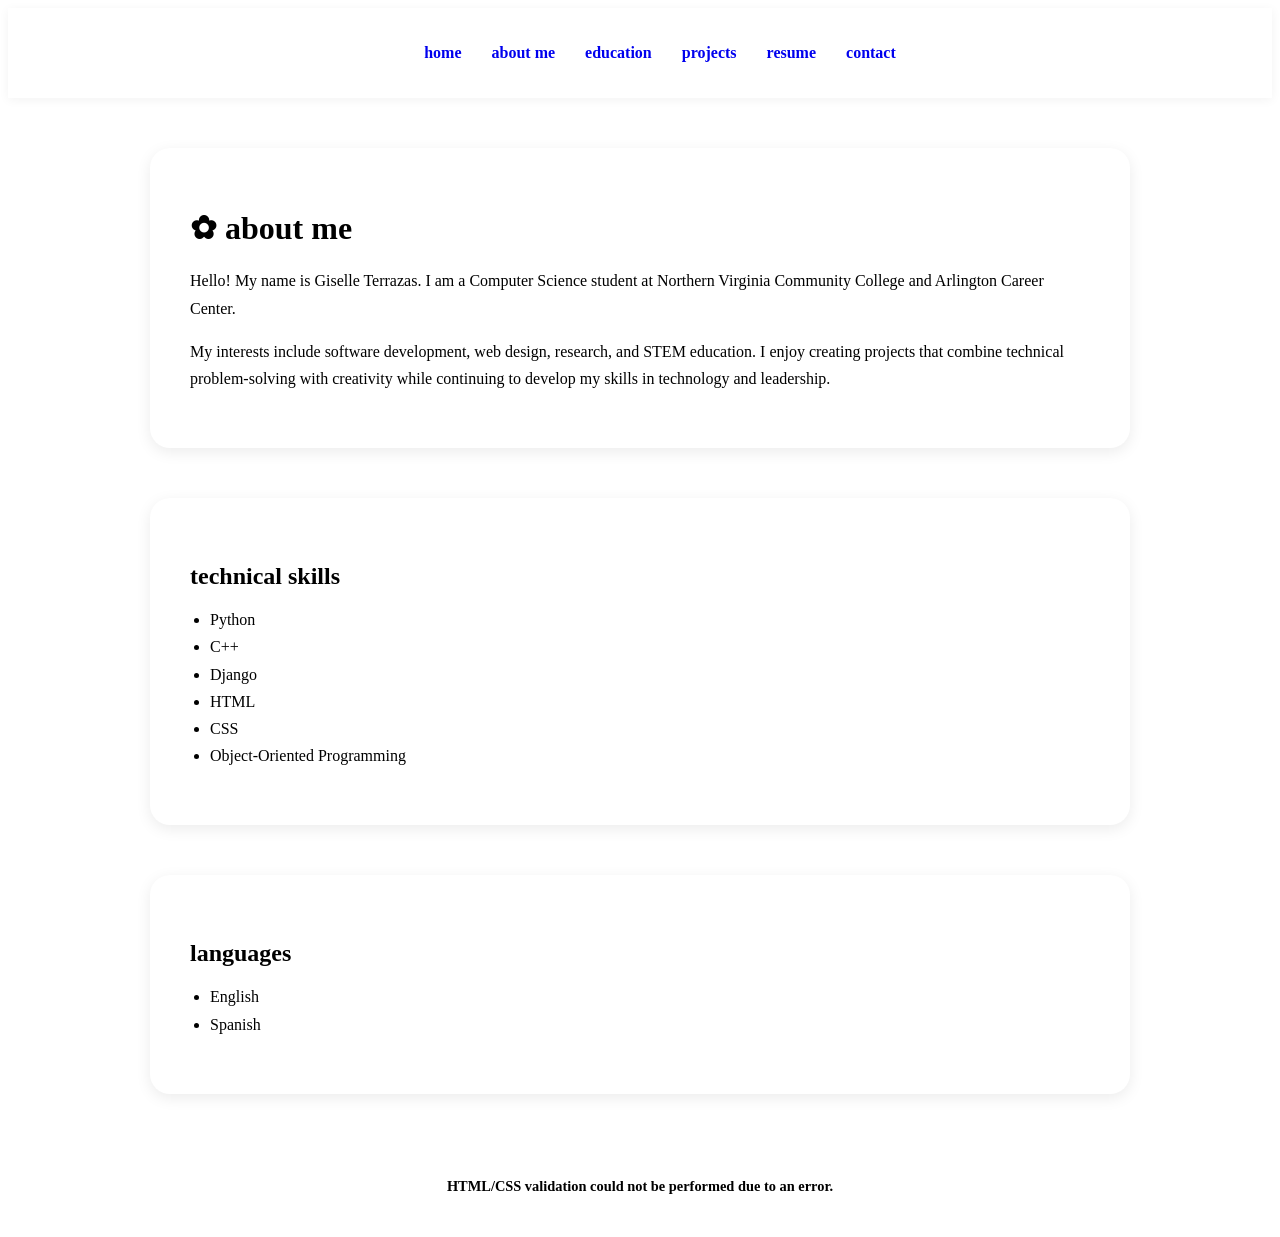
==== aboutme.html @ 64ea8c5b "commit after hours" ====
<!DOCTYPE html>

<html lang="en">

<head>
    <meta charset="utf-8">
    <meta name="viewport" content="width=device-width, initial-scale=1">
    <title>About Me</title>

<link rel="stylesheet" href="style.css">
</head>

<body>

<nav>
    <ul>
        <li><a href="index.html">home</a></li>
        <li><a href="aboutme.html">about me</a></li>
        <li><a href="education.html">education</a></li>
        <li><a href="mywork.html">projects</a></li>
        <li><a href="resume.html">resume</a></li>
        <li><a href="contact.html">contact</a></li>
    </ul>
</nav>

<div class="card">

    <h1>✿ about me</h1>

    <p>
        Hello! My name is Giselle Terrazas. I am a Computer Science student
        at Northern Virginia Community College and Arlington Career Center.
    </p>

    <p>
        My interests include software development, web design, research,
        and STEM education. I enjoy creating projects that combine
        technical problem-solving with creativity while continuing to
        develop my skills in technology and leadership.
    </p>

</div>

<div class="card">

    <h2>technical skills</h2>

    <ul>
        <li>Python</li>
        <li>C++</li>
        <li>Django</li>
        <li>HTML</li>
        <li>CSS</li>
        <li>Object-Oriented Programming</li>
    </ul>

</div>

<div class="card">

    <h2>languages</h2>

    <ul>
        <li>English</li>
        <li>Spanish</li>
    </ul>

</div>


<script src="validator/init.js"></script>
</body>

</html>
---- style.css ----
:root {
 –petal-rouge: #E27396;
 –pink-mist: #EA9AB2;
 –petal-frost: #EFCFE3;
 –beige: #EAF2D7;
 –frosted-blue: #B3DEE2;
 –text-color: #4a4a4a;
 }
{
 margin: 0;
 padding: 0;
 box-sizing: border-box;
 }
body {
 background-color: var(–beige);
 color: var(–text-color);
 font-family: Georgia, serif;
 min-height: 100vh;
 }
nav {
 background-color: white;
 padding: 20px;
 box-shadow: 0 2px 10px rgba(0,0,0,0.05);
 }
nav ul {
 list-style: none;
 display: flex;
 justify-content: center;
 gap: 30px;
 }
nav a {
 text-decoration: none;
 color: var(–petal-rouge);
 font-weight: bold;
 text-transform: lowercase;
 }
nav a:hover {
 color: var(–frosted-blue);
 }
.hero {
 max-width: 900px;
 margin: 100px auto;
 text-align: center;
 padding: 40px;
 }
.hero h1 {
 font-size: 4rem;
 color: var(–petal-rouge);
 margin-bottom: 20px;
 }
.hero h2 {
 font-size: 1.4rem;
 margin-bottom: 25px;
 font-weight: normal;
 }
.hero p {
 font-size: 1.1rem;
 line-height: 1.7;
 margin-bottom: 40px;
 }
.button-container {
 display: flex;
 justify-content: center;
 gap: 20px;
 flex-wrap: wrap;
 }
.button {
 background-color: var(–petal-rouge);
 color: white;
 padding: 12px 24px;
 border-radius: 999px;
 text-decoration: none;
 transition: 0.3s;
 }
.button:hover {
 transform: translateY(-2px);
 }
.card {
 max-width: 900px;
 margin: 50px auto;
 background: white;
 padding: 40px;
 border-radius: 20px;
 box-shadow: 0 4px 15px rgba(0,0,0,0.08);
 }
.card h1 {
 color: var(–petal-rouge);
 margin-bottom: 20px;
 }
.card h2 {
 color: var(–petal-rouge);
 margin-top: 25px;
 margin-bottom: 10px;
 }
.card p,
 .card li {
 line-height: 1.7;
 }
.card ul {
 padding-left: 20px;
 }
footer {
 text-align: center;
 padding: 20px;
 margin-top: 50px;
 }
footer p {
 font-size: 0.9rem;
 }
.project-link {
 display: inline-block;
 margin-top: 15px;
 color: var(–petal-rouge);
 font-weight: bold;
 }
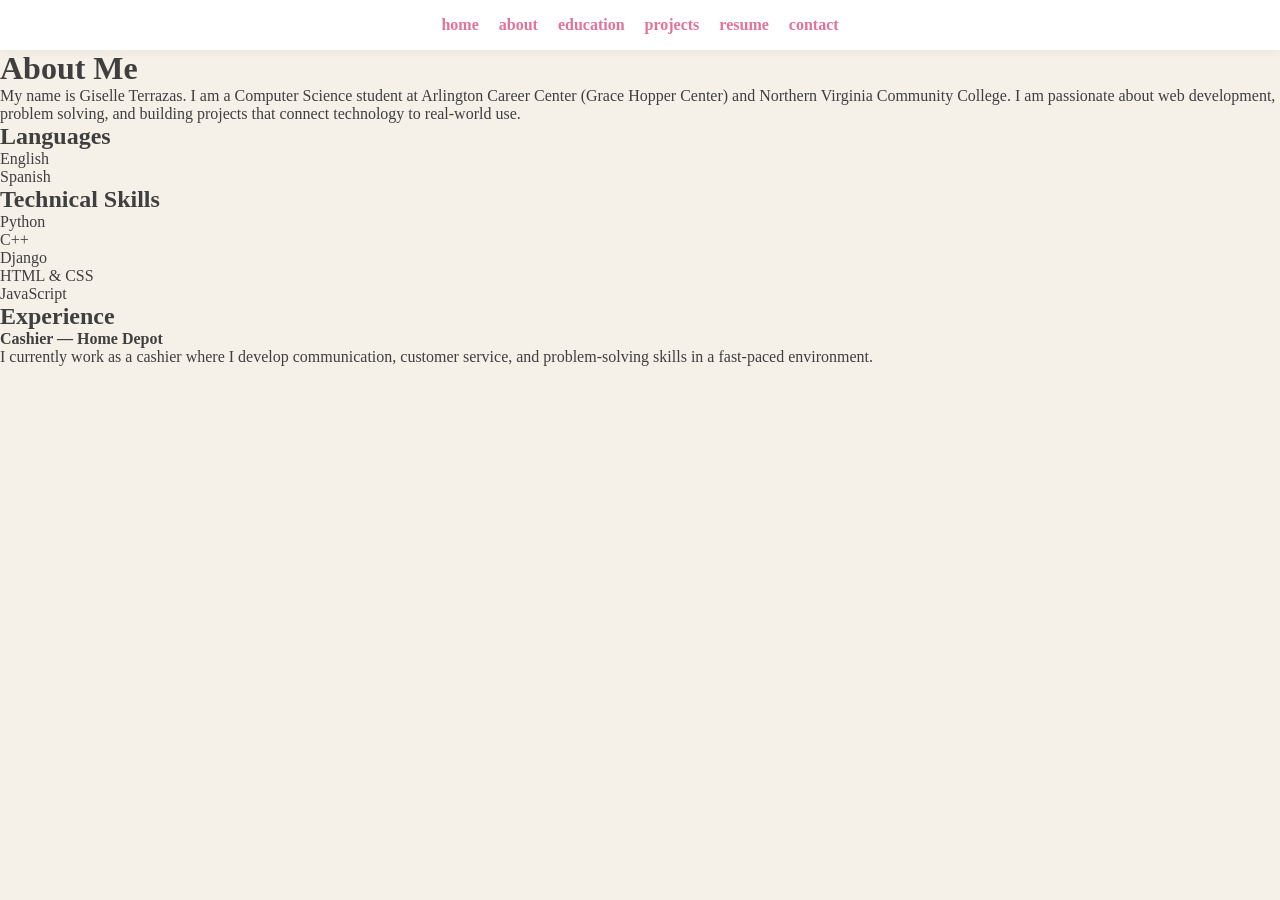
==== commit 2f3d426a: "fix" ====
--- a/aboutme.html
+++ b/aboutme.html
@@ -1,5 +1,4 @@
 <!DOCTYPE html>
-
 <html lang="en">
 
 <head>
@@ -7,7 +6,7 @@
     <meta name="viewport" content="width=device-width, initial-scale=1">
     <title>About Me</title>
 
-<link rel="stylesheet" href="style.css">
+    <link rel="stylesheet" href="style.css">
 </head>
 
 <body>
@@ -15,7 +14,7 @@
 <nav>
     <ul>
         <li><a href="index.html">home</a></li>
-        <li><a href="aboutme.html">about me</a></li>
+        <li><a href="aboutme.html">about</a></li>
         <li><a href="education.html">education</a></li>
         <li><a href="mywork.html">projects</a></li>
         <li><a href="resume.html">resume</a></li>
@@ -23,53 +22,55 @@
     </ul>
 </nav>
 
-<div class="card">
+<main class="card">
 
-    <h1>✿ about me</h1>
+    <h1>About Me</h1>
 
     <p>
-        Hello! My name is Giselle Terrazas. I am a Computer Science student
-        at Northern Virginia Community College and Arlington Career Center.
+        My name is Giselle Terrazas. I am a Computer Science student at
+        Arlington Career Center (Grace Hopper Center) and Northern Virginia
+        Community College. I am passionate about web development, problem solving,
+        and building projects that connect technology to real-world use.
     </p>
 
-    <p>
-        My interests include software development, web design, research,
-        and STEM education. I enjoy creating projects that combine
-        technical problem-solving with creativity while continuing to
-        develop my skills in technology and leadership.
-    </p>
+</main>
 
-</div>
+<section class="card">
 
-<div class="card">
-
-    <h2>technical skills</h2>
-
-    <ul>
-        <li>Python</li>
-        <li>C++</li>
-        <li>Django</li>
-        <li>HTML</li>
-        <li>CSS</li>
-        <li>Object-Oriented Programming</li>
-    </ul>
-
-</div>
-
-<div class="card">
-
-    <h2>languages</h2>
-
+    <h2>Languages</h2>
     <ul>
         <li>English</li>
         <li>Spanish</li>
     </ul>
 
-</div>
+</section>
+
+<section class="card">
+
+    <h2>Technical Skills</h2>
+    <ul>
+        <li>Python</li>
+        <li>C++</li>
+        <li>Django</li>
+        <li>HTML & CSS</li>
+        <li>JavaScript</li>
+    </ul>
+
+</section>
+
+<section class="card">
+
+    <h2>Experience</h2>
+
+    <p>
+        <strong>Cashier — Home Depot</strong><br>
+        I currently work as a cashier where I develop communication,
+        customer service, and problem-solving skills in a fast-paced environment.
+    </p>
+
+</section>
 
 
-<script src="validator/init.js"></script>
 </body>
-
 </html>
 
--- a/style.css
+++ b/style.css
@@ -1,117 +1,80 @@
-:root {
- –petal-rouge: #E27396;
- –pink-mist: #EA9AB2;
- –petal-frost: #EFCFE3;
- –beige: #EAF2D7;
- –frosted-blue: #B3DEE2;
- –text-color: #4a4a4a;
- }
-{
- margin: 0;
- padding: 0;
- box-sizing: border-box;
- }
+* {
+    margin: 0;
+    padding: 0;
+    box-sizing: border-box;
+}
+
 body {
- background-color: var(–beige);
- color: var(–text-color);
- font-family: Georgia, serif;
- min-height: 100vh;
- }
+    font-family: Georgia, serif;
+    background-color: #F6F1E8;
+    color: #3F3F3F;
+}
+
+/* NAV */
 nav {
- background-color: white;
- padding: 20px;
- box-shadow: 0 2px 10px rgba(0,0,0,0.05);
- }
+    background: white;
+    padding: 16px;
+    text-align: center;
+    box-shadow: 0 2px 10px rgba(0,0,0,0.05);
+}
+
 nav ul {
- list-style: none;
- display: flex;
- justify-content: center;
- gap: 30px;
- }
+    list-style: none;
+    display: flex;
+    justify-content: center;
+    gap: 20px;
+}
+
 nav a {
- text-decoration: none;
- color: var(–petal-rouge);
- font-weight: bold;
- text-transform: lowercase;
- }
+    text-decoration: none;
+    color: #E27396;
+    font-weight: bold;
+}
+
 nav a:hover {
- color: var(–frosted-blue);
- }
+    color: #B3CBB9;
+}
+
+/* HERO */
 .hero {
- max-width: 900px;
- margin: 100px auto;
- text-align: center;
- padding: 40px;
- }
+    max-width: 800px;
+    margin: 120px auto;
+    text-align: center;
+}
+
 .hero h1 {
- font-size: 4rem;
- color: var(–petal-rouge);
- margin-bottom: 20px;
- }
-.hero h2 {
- font-size: 1.4rem;
- margin-bottom: 25px;
- font-weight: normal;
- }
-.hero p {
- font-size: 1.1rem;
- line-height: 1.7;
- margin-bottom: 40px;
- }
+    font-size: 3rem;
+    color: #E27396;
+    margin-bottom: 20px;
+}
+
+/* BUTTONS */
+.button {
+    background: #E27396;
+    color: white;
+    padding: 12px 18px;
+    border-radius: 999px;
+    text-decoration: none;
+    display: inline-block;
+    margin: 10px;
+    transition: 0.3s;
+    border: none;
+    cursor: pointer;
+}
+
+.button:hover {
+    background: #EA9AB2;
+    transform: translateY(-2px);
+}
+
 .button-container {
- display: flex;
- justify-content: center;
- gap: 20px;
- flex-wrap: wrap;
- }
-.button {
- background-color: var(–petal-rouge);
- color: white;
- padding: 12px 24px;
- border-radius: 999px;
- text-decoration: none;
- transition: 0.3s;
- }
-.button:hover {
- transform: translateY(-2px);
- }
-.card {
- max-width: 900px;
- margin: 50px auto;
- background: white;
- padding: 40px;
- border-radius: 20px;
- box-shadow: 0 4px 15px rgba(0,0,0,0.08);
- }
-.card h1 {
- color: var(–petal-rouge);
- margin-bottom: 20px;
- }
-.card h2 {
- color: var(–petal-rouge);
- margin-top: 25px;
- margin-bottom: 10px;
- }
-.card p,
- .card li {
- line-height: 1.7;
- }
-.card ul {
- padding-left: 20px;
- }
-footer {
- text-align: center;
- padding: 20px;
- margin-top: 50px;
- }
-footer p {
- font-size: 0.9rem;
- }
-.project-link {
- display: inline-block;
- margin-top: 15px;
- color: var(–petal-rouge);
- font-weight: bold;
- }
+    margin-top: 20px;
+}
 
+/* identity text */
+#identityText {
+    margin: 15px 0;
+    font-size: 1.2rem;
+    color: #6B6B6B;
+}
 
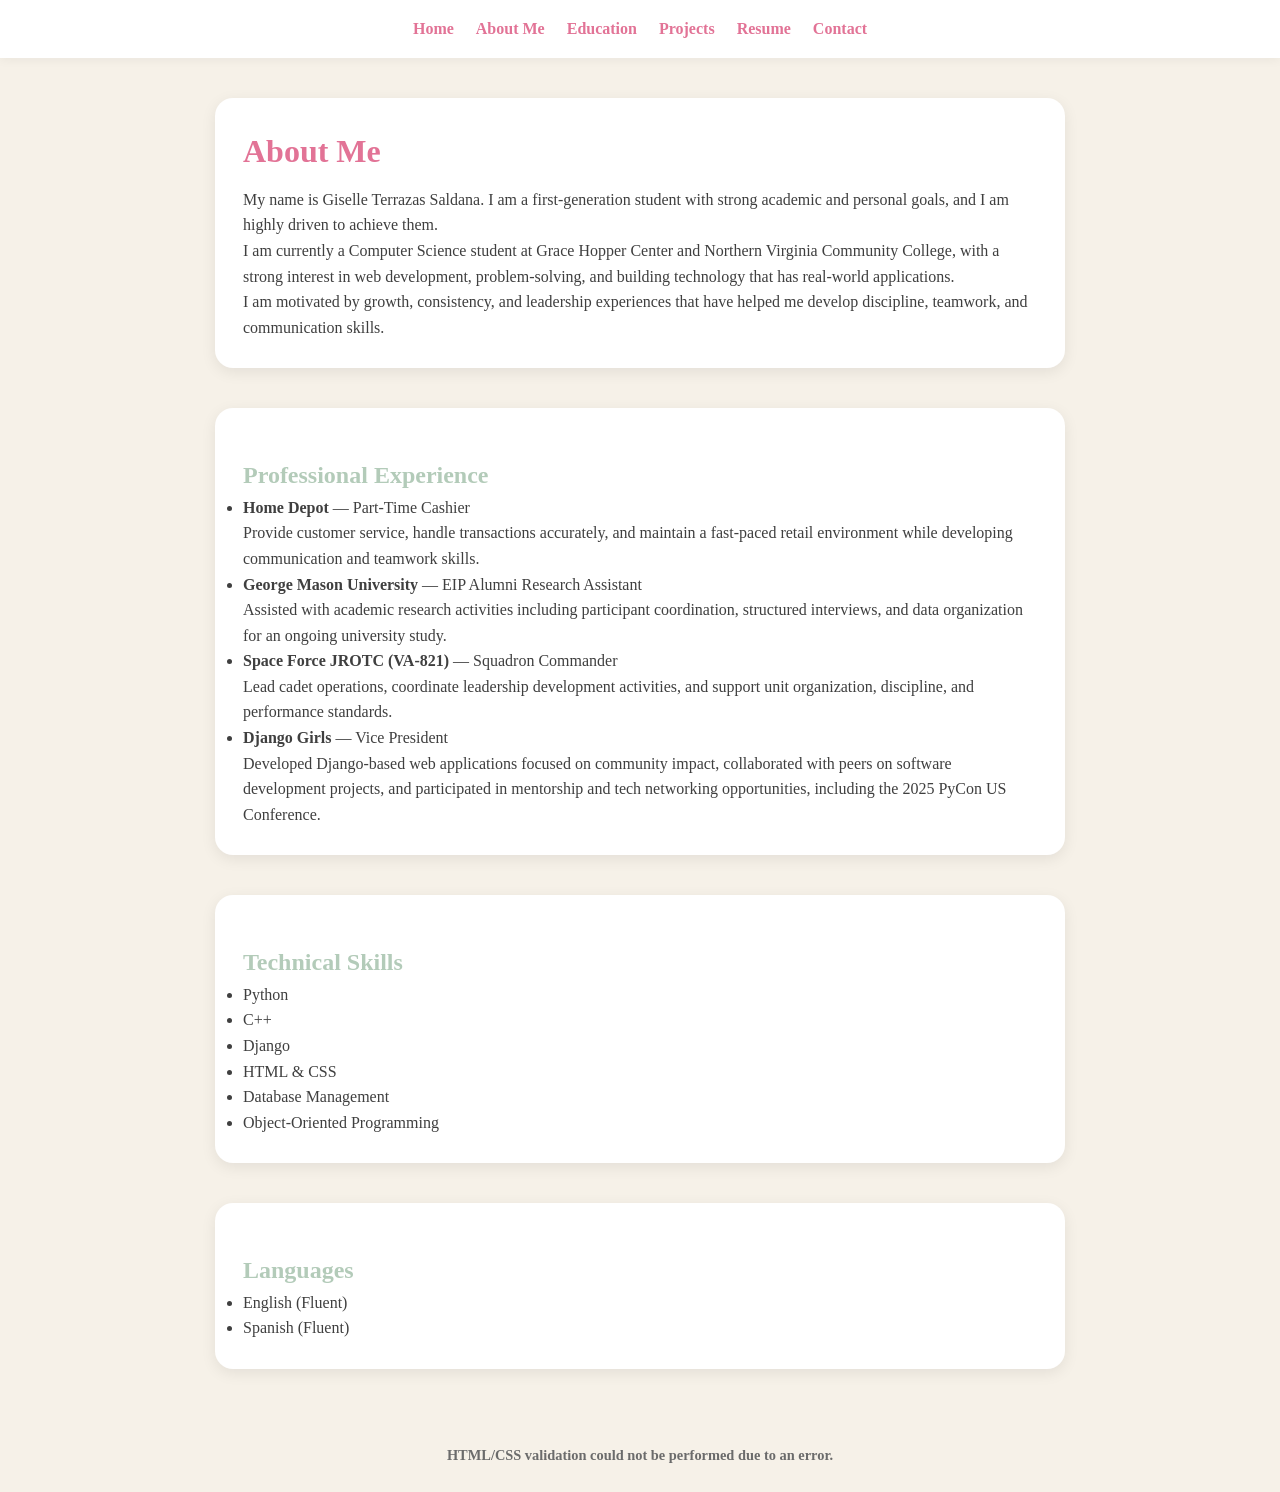
==== commit 95975193: "more fixing" ====
--- a/aboutme.html
+++ b/aboutme.html
@@ -2,74 +2,101 @@
 <html lang="en">
 
 <head>
-    <meta charset="utf-8">
-    <meta name="viewport" content="width=device-width, initial-scale=1">
-    <title>About Me</title>
-
-    <link rel="stylesheet" href="style.css">
+  <meta charset="utf-8">
+  <meta name="viewport" content="width=device-width, initial-scale=1">
+  <title>About Me</title>
+  <link rel="stylesheet" href="style.css">
 </head>
 
 <body>
 
 <nav>
-    <ul>
-        <li><a href="index.html">home</a></li>
-        <li><a href="aboutme.html">about</a></li>
-        <li><a href="education.html">education</a></li>
-        <li><a href="mywork.html">projects</a></li>
-        <li><a href="resume.html">resume</a></li>
-        <li><a href="contact.html">contact</a></li>
-    </ul>
+  <ul>
+    <li><a href="index.html">home</a></li>
+    <li><a href="aboutme.html">about me</a></li>
+    <li><a href="education.html">education</a></li>
+    <li><a href="mywork.html">projects</a></li>
+    <li><a href="resume.html">resume</a></li>
+    <li><a href="contact.html">contact</a></li>
+  </ul>
 </nav>
 
-<main class="card">
+<div class="card">
+  <h1>About Me</h1>
+  <p>
+    My name is Giselle Terrazas Saldana. I am a first-generation student
+    with strong academic and personal goals, and I am highly driven to achieve them.
+  </p>
+  <p>
+    I am currently a Computer Science student at Grace Hopper Center and
+    Northern Virginia Community College, with a strong interest in web development,
+    problem-solving, and building technology that has real-world applications.
+  </p>
+  <p>
+    I am motivated by growth, consistency, and leadership experiences that have
+    helped me develop discipline, teamwork, and communication skills.
+  </p>
+</div>
+<div class="card">
 
-    <h1>About Me</h1>
 
-    <p>
-        My name is Giselle Terrazas. I am a Computer Science student at
-        Arlington Career Center (Grace Hopper Center) and Northern Virginia
-        Community College. I am passionate about web development, problem solving,
-        and building projects that connect technology to real-world use.
-    </p>
+  <h2>Professional Experience</h2>
 
-</main>
+  <ul>
+    <li>
+      <strong>Home Depot</strong> — Part-Time Cashier  
+      <br>
+      Provide customer service, handle transactions accurately, and maintain a fast-paced retail environment while developing communication and teamwork skills.
+    </li>
 
-<section class="card">
+    <li>
+      <strong>George Mason University</strong> — EIP Alumni Research Assistant  
+      <br>
+      Assisted with academic research activities including participant coordination, structured interviews, and data organization for an ongoing university study.
+    </li>
 
-    <h2>Languages</h2>
-    <ul>
-        <li>English</li>
-        <li>Spanish</li>
-    </ul>
+    <li>
+      <strong>Space Force JROTC (VA-821)</strong> — Squadron Commander 
+      <br>
+      Lead cadet operations, coordinate leadership development activities, and support unit organization, discipline, and performance standards.
+    </li>
 
-</section>
+    <li>
+      <strong>Django Girls</strong> — Vice President
+      <br>
+      Developed Django-based web applications focused on community impact, collaborated with peers on software development projects, and participated in mentorship and tech networking opportunities, including the 2025 PyCon US Conference.
+    </li>
+  </ul>
 
-<section class="card">
+</div>
 
-    <h2>Technical Skills</h2>
-    <ul>
-        <li>Python</li>
-        <li>C++</li>
-        <li>Django</li>
-        <li>HTML & CSS</li>
-        <li>JavaScript</li>
-    </ul>
+<div class="card">
 
-</section>
+  <h2>Technical Skills</h2>
 
-<section class="card">
+  <ul>
+    <li>Python</li>
+    <li>C++</li>
+    <li>Django</li>
+    <li>HTML & CSS</li>
+    <li>Database Management</li>
+    <li>Object-Oriented Programming</li>
+  </ul>
 
-    <h2>Experience</h2>
+</div>
 
-    <p>
-        <strong>Cashier — Home Depot</strong><br>
-        I currently work as a cashier where I develop communication,
-        customer service, and problem-solving skills in a fast-paced environment.
-    </p>
+<div class="card">
 
-</section>
+  <h2>Languages</h2>
 
+  <ul>
+    <li>English (Fluent)</li>
+    <li>Spanish (Fluent)</li>
+  </ul>
+
+</div>
+
+<script src="validator/init.js"></script>
 
 </body>
 </html>
--- a/style.css
+++ b/style.css
@@ -8,9 +8,10 @@
     font-family: Georgia, serif;
     background-color: #F6F1E8;
     color: #3F3F3F;
+    line-height: 1.6;
 }
 
-/* NAV */
+/* NAVIGATION */
 nav {
     background: white;
     padding: 16px;
@@ -22,59 +23,134 @@
     list-style: none;
     display: flex;
     justify-content: center;
-    gap: 20px;
+    gap: 22px;
+    flex-wrap: wrap;
 }
 
 nav a {
     text-decoration: none;
     color: #E27396;
     font-weight: bold;
+    text-transform: capitalize;
+    font-size: 1rem;
 }
 
 nav a:hover {
     color: #B3CBB9;
 }
 
-/* HERO */
-.hero {
-    max-width: 800px;
-    margin: 120px auto;
-    text-align: center;
+/* HEADINGS */
+h1 {
+    color: #E27396;
+    margin-bottom: 10px;
 }
 
-.hero h1 {
-    font-size: 3rem;
-    color: #E27396;
-    margin-bottom: 20px;
+h2 {
+    color: #B3CBB9;
+    margin-top: 20px;
 }
 
-/* BUTTONS */
-.button {
+/* CARD SYSTEM */
+.card {
+    max-width: 850px;
+    margin: 40px auto;
+    background: white;
+    padding: 28px;
+    border-radius: 18px;
+    box-shadow: 0 4px 15px rgba(0,0,0,0.08);
+}
+
+/* BUTTON SYSTEM (IMPORTANT FIX) */
+.button,
+.project-link {
+    display: inline-block;
     background: #E27396;
     color: white;
     padding: 12px 18px;
     border-radius: 999px;
     text-decoration: none;
-    display: inline-block;
-    margin: 10px;
+    margin-top: 10px;
     transition: 0.3s;
+    font-weight: bold;
     border: none;
     cursor: pointer;
 }
 
-.button:hover {
+.button:hover,
+.project-link:hover {
     background: #EA9AB2;
     transform: translateY(-2px);
 }
 
-.button-container {
-    margin-top: 20px;
+/* SPECIAL HERO BUTTON */
+.hero {
+    max-width: 900px;
+    margin: 120px auto;
+    text-align: center;
+    padding: 20px;
 }
 
-/* identity text */
-#identityText {
-    margin: 15px 0;
-    font-size: 1.2rem;
+/* BIG NAME — this is your main identity */
+.name {
+    font-size: 4.5rem;
+    font-weight: 800;
+    color: #E27396;
+    margin-bottom: 10px;
+    letter-spacing: 1px;
+}
+
+/* “Hi I’m” line */
+.intro-line {
+    font-size: 1.3rem;
+    color: #6b6b6b;
+    margin-bottom: 10px;
+}
+
+/* TYPEWRITER — important but NOT bigger than name */
+.typewriter {
+    font-size: 1.8rem;
+    font-weight: 600;
+    color: #3f3f3f;
+    margin-bottom: 25px;
+}
+
+/* DESCRIPTION PARAGRAPH — make it feel intentional */
+.hero-description {
+    font-size: 1.1rem;
+    line-height: 1.8;
+    color: #4a4a4a;
+    max-width: 650px;
+    margin: 0 auto 35px auto;
+}
+
+/* BUTTONS */
+.button-container {
+    display: flex;
+    justify-content: center;
+    gap: 15px;
+    flex-wrap: wrap;
+}
+#identityBtn {
+    font-size: 1.1rem;
+    padding: 14px 22px;
+}
+
+/* RESUME FIX */
+iframe {
+    width: 100%;
+    max-width: 750px;
+    height: 600px;
+    display: block;
+    margin: 20px auto;
+    border-radius: 12px;
+}
+
+/* FOOTER */
+footer {
+    text-align: center;
+    padding: 25px;
+    margin-top: 50px;
+    font-size: 0.9rem;
     color: #6B6B6B;
 }
 
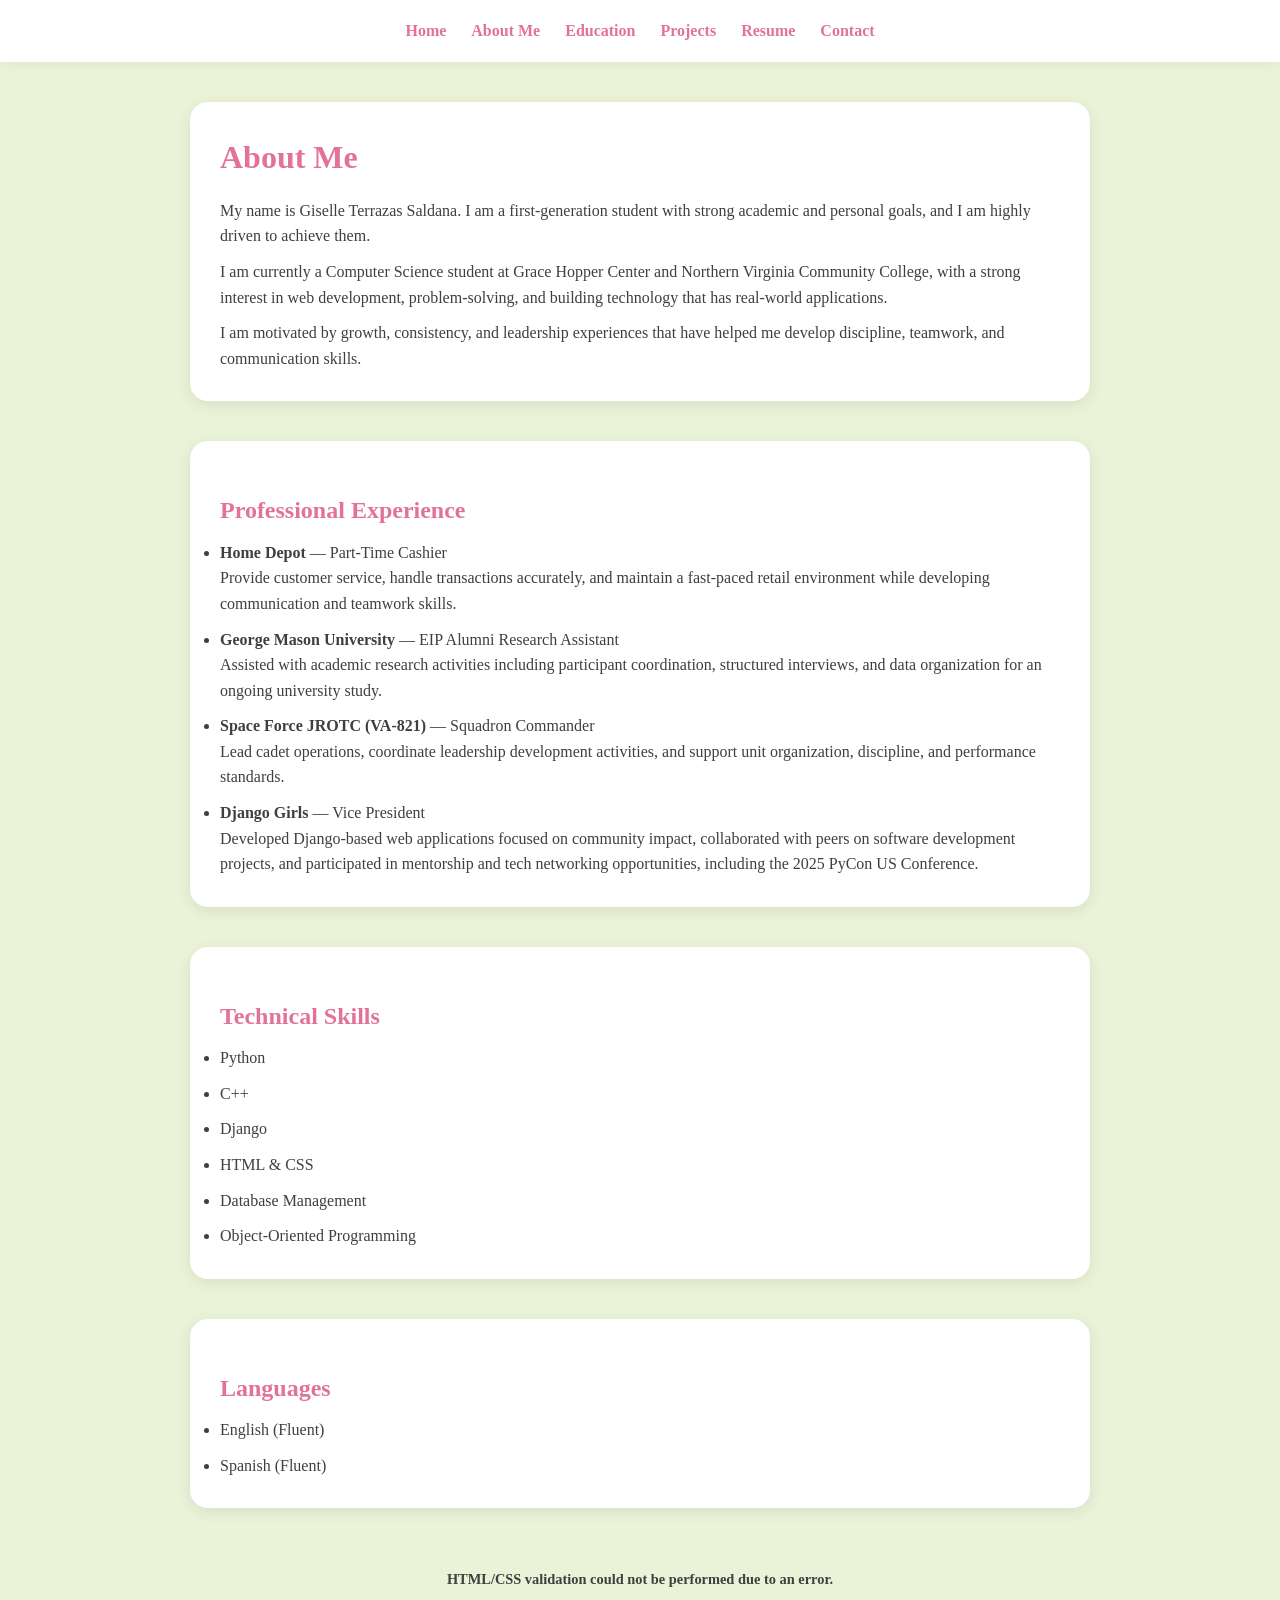
==== commit 5c586f2d: "favicon" ====
--- a/aboutme.html
+++ b/aboutme.html
@@ -5,6 +5,7 @@
   <meta charset="utf-8">
   <meta name="viewport" content="width=device-width, initial-scale=1">
   <title>About Me</title>
+  <link rel="icon" type="icon" href="images/favicon.ico">
   <link rel="stylesheet" href="style.css">
 </head>
 
--- a/style.css
+++ b/style.css
@@ -6,15 +6,15 @@
 
 body {
     font-family: Georgia, serif;
-    background-color: #F6F1E8;
-    color: #3F3F3F;
+    background-color: #EAF2D7;
+    color: #3f3f3f;
     line-height: 1.6;
 }
 
-/* NAVIGATION */
+/* NAV */
 nav {
     background: white;
-    padding: 16px;
+    padding: 18px;
     text-align: center;
     box-shadow: 0 2px 10px rgba(0,0,0,0.05);
 }
@@ -23,7 +23,7 @@
     list-style: none;
     display: flex;
     justify-content: center;
-    gap: 22px;
+    gap: 25px;
     flex-wrap: wrap;
 }
 
@@ -32,95 +32,120 @@
     color: #E27396;
     font-weight: bold;
     text-transform: capitalize;
-    font-size: 1rem;
 }
 
 nav a:hover {
-    color: #B3CBB9;
-}
-
-/* HEADINGS */
-h1 {
-    color: #E27396;
-    margin-bottom: 10px;
-}
-
-h2 {
-    color: #B3CBB9;
-    margin-top: 20px;
-}
-
-/* CARD SYSTEM */
-.card {
-    max-width: 850px;
-    margin: 40px auto;
-    background: white;
-    padding: 28px;
-    border-radius: 18px;
-    box-shadow: 0 4px 15px rgba(0,0,0,0.08);
-}
-
-/* BUTTON SYSTEM (IMPORTANT FIX) */
-.button,
-.project-link {
-    display: inline-block;
-    background: #E27396;
-    color: white;
-    padding: 12px 18px;
-    border-radius: 999px;
-    text-decoration: none;
-    margin-top: 10px;
-    transition: 0.3s;
-    font-weight: bold;
-    border: none;
-    cursor: pointer;
-}
-
-.button:hover,
-.project-link:hover {
-    background: #EA9AB2;
-    transform: translateY(-2px);
-}
-
-/* SPECIAL HERO BUTTON */
+    color: #EFCFE3;
+}
+
+/* hero */
+
 .hero {
-    max-width: 900px;
-    margin: 120px auto;
+  margin: 10px auto 0 auto;
+  padding: 20px;
+}
+
+/* FLEX CONTAINER */
+.hero-container {
+  display: flex;
+  align-items: center;
+  justify-content: space-between;
+
+  gap: 60px;
+  max-width: 1100px;
+  margin: 90px auto;
+  padding: 20px 40px;
+}
+
+/* LEFT TEXT SIDE */
+.hero-text {
+  flex: 1.3;
+  text-align: left;
+  max-width: 520px;
+}
+
+/* RIGHT IMAGE SIDE */
+.hero-image {
+  flex: 0.8;
+  display: flex;
+  justify-content: flex-end;
+}
+
+/* IMAGE STYLING */
+.hero-image img {
+  width: 350px;
+  height: 350px;
+  object-fit: cover;
+
+  border-radius: 20px;
+  border: 4px solid #E27396;
+
+  box-shadow: 0 10px 25px rgba(0,0,0,0.12);
+
+  transition: transform 0.3s ease;
+}
+
+.hero-image img:hover {
+  transform: scale(1.03);
+}
+
+/* MOBILE RESPONSIVE */
+@media (max-width: 768px) {
+  .hero-container {
+    flex-direction: column;
     text-align: center;
     padding: 20px;
-}
-
-/* BIG NAME — this is your main identity */
+  }
+
+  .hero-text {
+    text-align: center;
+    max-width: 100%;
+  }
+
+  .hero-image {
+    justify-content: center;
+  }
+}
+
+/* NAME */
 .name {
-    font-size: 4.5rem;
-    font-weight: 800;
-    color: #E27396;
-    margin-bottom: 10px;
-    letter-spacing: 1px;
-}
-
-/* “Hi I’m” line */
+    font-size: 3.2rem;
+    color: #E27396;
+    margin-bottom: 8px;
+}
+
+/* INTRO LINE */
 .intro-line {
-    font-size: 1.3rem;
-    color: #6b6b6b;
-    margin-bottom: 10px;
-}
-
-/* TYPEWRITER — important but NOT bigger than name */
+    font-size: 3.2rem;
+    color: #8FAF9A;
+    margin-bottom: 8px;
+}
+
+/* TYPEWRITER */
 .typewriter {
-    font-size: 1.8rem;
+    font-size: 2.7rem;
+    color: #8FAF9A;
     font-weight: 600;
-    color: #3f3f3f;
-    margin-bottom: 25px;
-}
-
-/* DESCRIPTION PARAGRAPH — make it feel intentional */
+    min-height: 40px;
+    margin-bottom: 18px;
+}
+
+.cursor {
+    color: #8FAF9A;
+    font-weight: bold;
+    animation: blink 0.8s infinite;
+}
+
+@keyframes blink {
+    50% { opacity: 0; }
+}
+
+/* DESCRIPTION */
 .hero-description {
-    font-size: 1.1rem;
-    line-height: 1.8;
-    color: #4a4a4a;
+    font-size: 1.05rem;
     max-width: 650px;
-    margin: 0 auto 35px auto;
+    margin: 0 auto 30px;
+    color: #444;
 }
 
 /* BUTTONS */
@@ -130,27 +155,76 @@
     gap: 15px;
     flex-wrap: wrap;
 }
-#identityBtn {
-    font-size: 1.1rem;
-    padding: 14px 22px;
-}
-
-/* RESUME FIX */
-iframe {
-    width: 100%;
-    max-width: 750px;
-    height: 600px;
-    display: block;
-    margin: 20px auto;
-    border-radius: 12px;
+
+.button {
+    background: #E27396;
+    color: white;
+    padding: 12px 26px;
+    border-radius: 999px;
+    text-decoration: none;
+    font-weight: bold;
+    transition: 0.25s ease;
+    box-shadow: 0 4px 10px rgba(0,0,0,0.08);
+}
+
+.button:hover {
+    background: #EA9AB2;
+    transform: translateY(-2px);
+}
+
+/* CARDS (OTHER PAGES) */
+.card {
+    max-width: 900px;
+    margin: 40px auto;
+    background: white;
+    padding: 30px;
+    border-radius: 18px;
+    box-shadow: 0 4px 15px rgba(0,0,0,0.08);
+}
+
+.card h1 {
+    color: #E27396;
+    margin-bottom: 15px;
+}
+
+.card h2 {
+    margin-top: 20px;
+    color: #E27396;
+}
+
+.card p, .card li {
+    margin-top: 10px;
+}
+
+/* LINKS */
+.project-link {
+    display: inline-block;
+    margin-top: 10px;
+    color: #7FAE9A;
+    font-weight: bold;
+    text-decoration: none;
+}
+
+.project-link:hover {
+    color: #E27396;
 }
 
 /* FOOTER */
 footer {
     text-align: center;
-    padding: 25px;
-    margin-top: 50px;
+    padding: 20px;
+    margin-top: 40px;
     font-size: 0.9rem;
-    color: #6B6B6B;
-}
-
+}
+
+/* MOBILE */
+@media (max-width: 600px) {
+    .name {
+        font-size: 2.4rem;
+    }
+
+    .typewriter {
+        font-size: 1.3rem;
+    }
+}
+
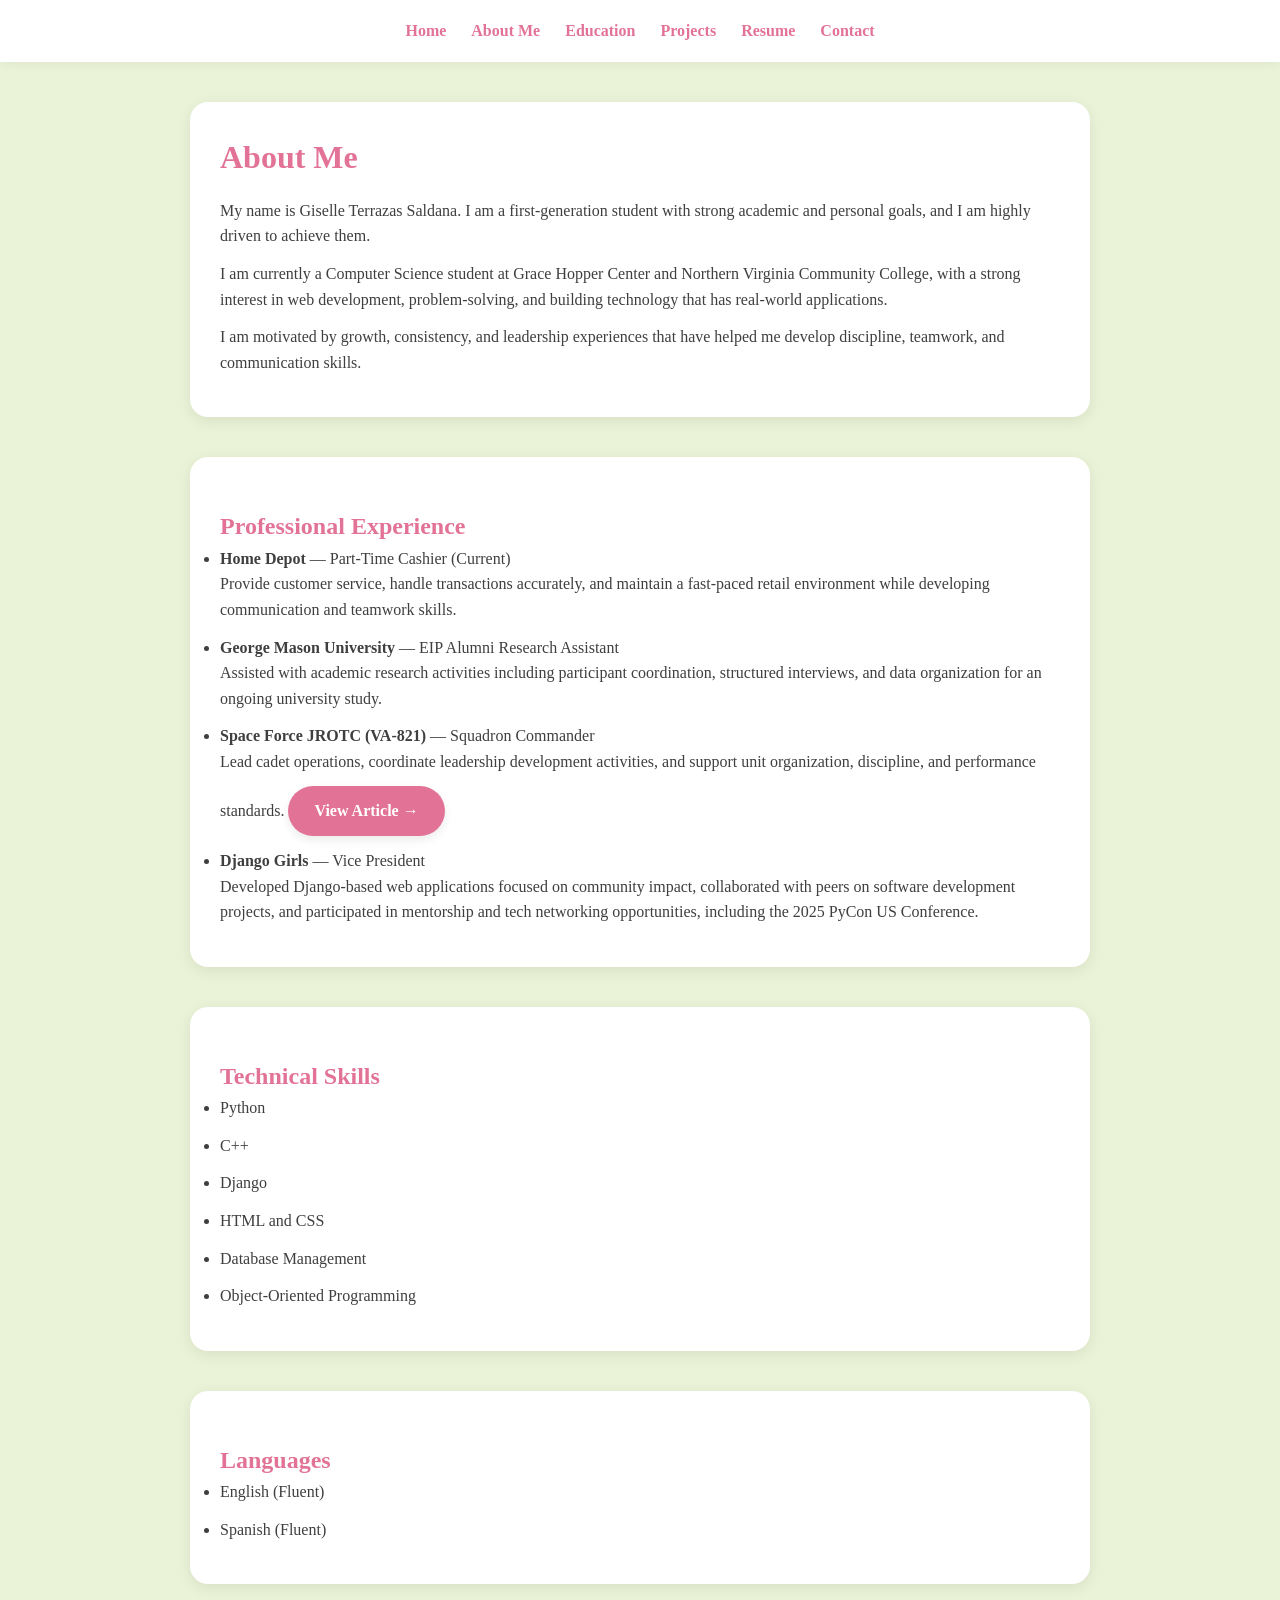
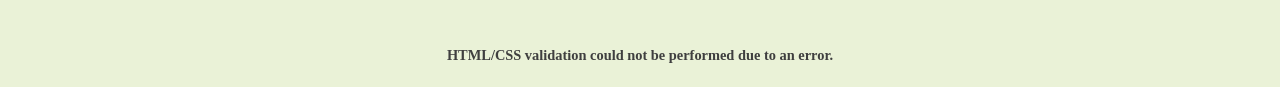
==== commit 8317ab4b: "extra" ====
--- a/aboutme.html
+++ b/aboutme.html
@@ -45,7 +45,7 @@
 
   <ul>
     <li>
-      <strong>Home Depot</strong> — Part-Time Cashier  
+      <strong>Home Depot</strong> — Part-Time Cashier (Current) 
       <br>
       Provide customer service, handle transactions accurately, and maintain a fast-paced retail environment while developing communication and teamwork skills.
     </li>
@@ -60,6 +60,13 @@
       <strong>Space Force JROTC (VA-821)</strong> — Squadron Commander 
       <br>
       Lead cadet operations, coordinate leadership development activities, and support unit organization, discipline, and performance standards.
+      <a class="button"
+   href="https://www.afa.org/steele-chapter-honors-space-force-jrotc-cadet-of-the-year-2/"
+   target="_blank"
+   style="display:inline-block; margin-top:12px;">
+   View Article →
+</a>
+
     </li>
 
     <li>
@@ -79,7 +86,7 @@
     <li>Python</li>
     <li>C++</li>
     <li>Django</li>
-    <li>HTML & CSS</li>
+    <li>HTML and CSS</li>
     <li>Database Management</li>
     <li>Object-Oriented Programming</li>
   </ul>
--- a/style.css
+++ b/style.css
@@ -193,13 +193,16 @@
 }
 
 .card p, .card li {
-    margin-top: 10px;
+    margin-top: 0;
+    margin-bottom: 12px;
+    line-height: 1.6;
+
 }
 
 /* LINKS */
 .project-link {
     display: inline-block;
-    margin-top: 10px;
+    margin-top: 14px;
     color: #7FAE9A;
     font-weight: bold;
     text-decoration: none;
